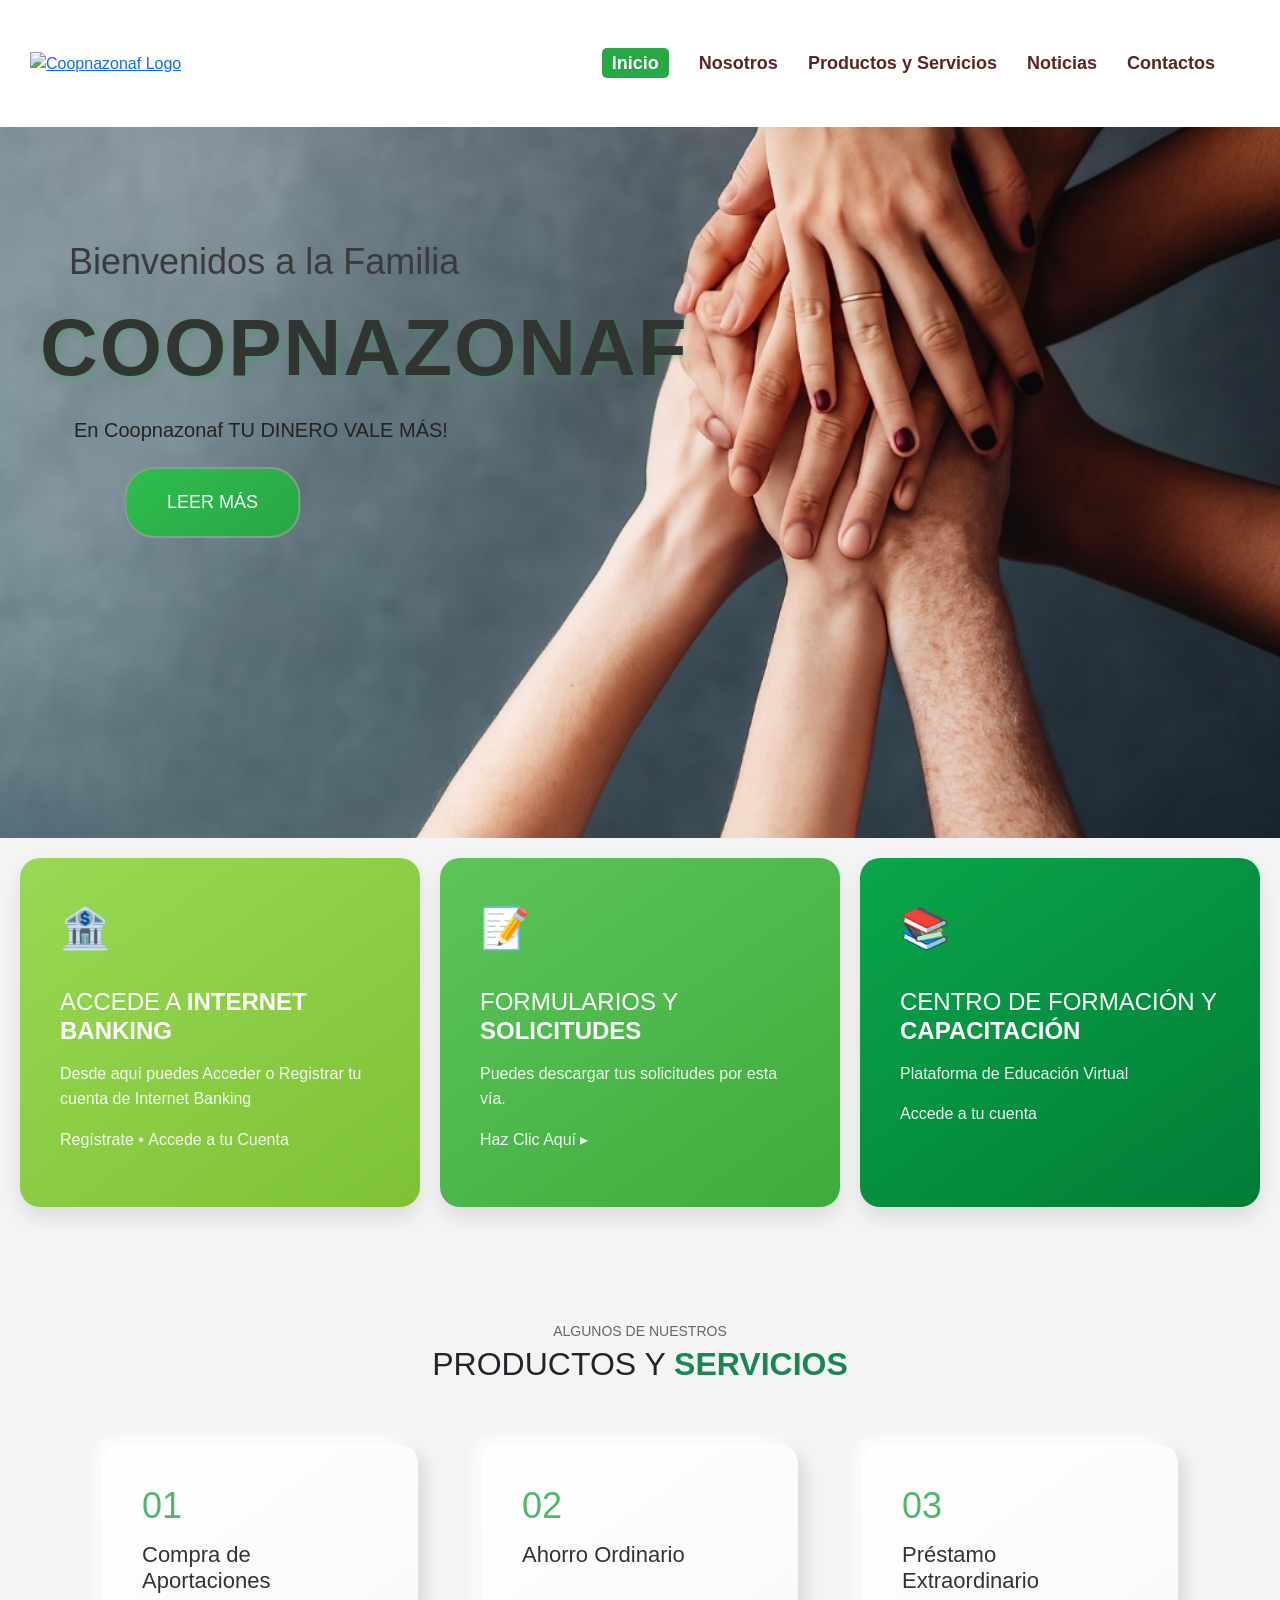
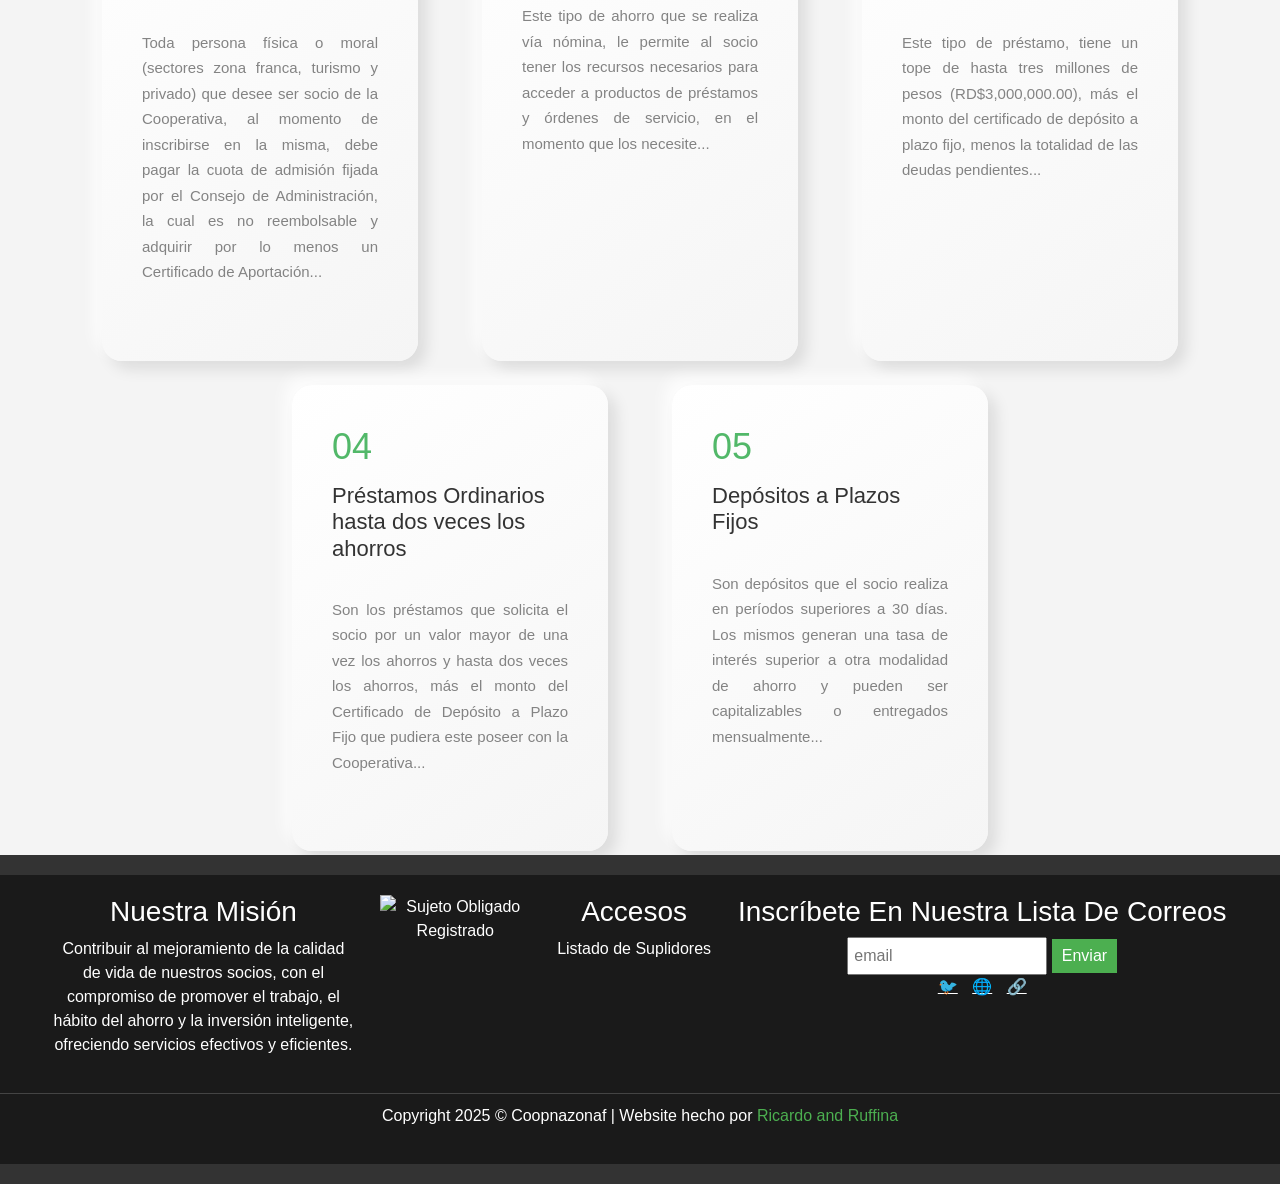
==== index.html @ 85249b73 "Add files via upload" ====
<!DOCTYPE html>
<html lang="es">
<head>
    <meta charset="UTF-8">
    <meta name="viewport" content="width=device-width, initial-scale=1.0">
    <title>Coopnazonaf</title>
    <link href="https://cdn.jsdelivr.net/npm/bootstrap@5.3.5/dist/css/bootstrap.min.css" rel="stylesheet" integrity="sha384-SgOJa3DmI69IUzQ2PVdRZhwQ+dy64/BUtbMJw1MZ8t5HZApcHrRKUc4W0kG879m7" crossorigin="anonymous">
    <link rel="stylesheet" href="paginaPrincipal.css">
    
</head>
<body>

    <div class="loader-container">
        <img src="https://www.coopnazonaf.com/images/logonuevo2.png" alt="Coopnazonaf Logo" height="100" class="loader">
    </div>

   
    <header class="zindex" >
        
        <a href="http://127.0.0.1:5500/pruebas/otro/paginaPrincipal.html">
            <div class="logito">
                <img src="https://www.coopnazonaf.com/images/logonuevo2.png" alt="Coopnazonaf Logo" height="60">
            </div>
        </a>
        
        <nav>
            <ul>
                <li><a href="http://127.0.0.1:5500/pruebas/otro/paginaPrincipal.html" class="active">Inicio</a></li>
                <li><a href="http://127.0.0.1:5500/pruebas/otro/Nosotros.html">Nosotros</a></li>
                <li><a href="http://127.0.0.1:5500/pruebas/otro/productos-Servicios.html">Productos y Servicios</a></li>
                <li><a href="http://127.0.0.1:5500/pruebas/otro/Noticias.html">Noticias</a></li>
                <li><a href="http://127.0.0.1:5500/pruebas/otro/contactos.html">Contactos</a></li>
            </ul>
        </nav>
    </header>

    <main>
        <section class="banner">
           <div class="bienvenida" > <h2>Bienvenidos a la Familia <div class="bienvenida3"> <strong>COOPNAZONAF</strong></div></h2></div>
           <div class="bienvenida2"> <p>En Coopnazonaf TU DINERO VALE MÁS!</p></div>
            <a href="#h1ProyServ" class="btn">LEER MÁS</a>
        </section>
    </main>

<!--------------------------------------------------------primera seccion(info)-->
<section class="info-section">
    <div class="info-box box1">
      <div class="icon"> 🏦 </div>
      <h2>ACCEDE A <strong>INTERNET BANKING</strong></h2>
      <p>Desde aquí puedes Acceder o Registrar tu cuenta de Internet Banking</p>
      <p><a href="http://localhost/php.rrichy/pruebas/registro.php">Regístrate</a> • <a href="http://localhost/php.rrichy/pruebas/inicio.php">Accede a tu Cuenta</a></p>
    </div>

    <div class="info-box box2">
      <div class="icon">📝</div>
      <h2>FORMULARIOS Y <strong>SOLICITUDES</strong></h2>
      <p>Puedes descargar tus solicitudes por esta vía.</p>
      <p><a href="http://localhost/php.rrichy/pruebas/formulario1.php">Haz Clic Aquí ▸</a></p>
    </div>

    <div class="info-box box3">
      <div class="icon">📚</div>
      <h2>CENTRO DE FORMACIÓN Y <strong>CAPACITACIÓN</strong></h2>
      <p>Plataforma de Educación Virtual</p>
      <p><a href="http://localhost/php.rrichy/pruebas/inicio.php">Accede a tu cuenta</a>
    </div>
  </section>
<!--------------------------------------------------------primera segunda seccion(info)-->
<br>
<br>
<br>
<div class="text-center my-4">
  <div class="h4Producto" id="h1ProyServ">
    <h4>Algunos de nuestros</h4>
  </div>
  <div class="h1ProyServ">
    <h1>PRODUCTOS Y <span class="text-success">SERVICIOS</span></h1>
  </div>
</div>


<div class="container">
  <div class="row justify-content-center">
    <div class="col-md-4 mb-4">
      <div class="card1">
        <h2>01</h2>
        <h3>Compra de Aportaciones</h3>
        <p>Toda persona física o moral (sectores zona franca, turismo y privado) que desee ser socio de la Cooperativa, al momento de inscribirse en la misma, debe pagar la cuota de admisión fijada por el Consejo de Administración, la cual es no reembolsable y adquirir por lo menos un Certificado de Aportación...</p>
      </div>
    </div>
    
    <div class="col-md-4 mb-4">
      <div class="card2">
        <h2>02</h2>
        <h3>Ahorro Ordinario</h3>
        <p>Este tipo de ahorro que se realiza vía nómina, le permite al socio tener los recursos necesarios para acceder a productos de préstamos y órdenes de servicio, en el momento que los necesite...</p>
      </div>
    </div>
    
    <div class="col-md-4 mb-4">
      <div class="card3">
        <h2>03</h2>
        <h3>Préstamo Extraordinario</h3>
        <p>Este tipo de préstamo, tiene un tope de hasta tres millones de pesos (RD$3,000,000.00), más el monto del certificado de depósito a plazo fijo, menos la totalidad de las deudas pendientes...</p>
      </div>
    </div>
    
    <div class="col-md-4 mb-4">
      <div class="card4">
        <h2>04</h2>
        <h3>Préstamos Ordinarios hasta dos veces los ahorros</h3>
        <p>Son los préstamos que solicita el socio por un valor mayor de una vez los ahorros y hasta dos veces los ahorros, más el monto del Certificado de Depósito a Plazo Fijo que pudiera este poseer con la Cooperativa...</p>
      </div>
    </div>
    
    <div class="col-md-4 mb-4">
      <div class="card5">
        <h2>05</h2>
        <h3>Depósitos a Plazos Fijos</h3>
        <p>Son depósitos que el socio realiza en períodos superiores a 30 días. Los mismos generan una tasa de interés superior a otra modalidad de ahorro y pueden ser capitalizables o entregados mensualmente...</p>
      </div>
    </div>
  </div>
</div>
<!--------------------------------------------------------segunda seccion()-->


<!--------------------------------------------------------segunda seccion()-->
    
    
    <div class="foooter" >

    

    <footer style="background-color: #1a1a1a; color: white; padding: 20px 0; text-align: center;">
        <div style="display: flex; justify-content: space-around; flex-wrap: wrap; max-width: 1200px; margin: auto;">
            <div style="max-width: 300px;">
                <h3>Nuestra Misión</h3>
                <p>Contribuir al mejoramiento de la calidad de vida de nuestros socios, con el compromiso de promover el trabajo, el hábito del ahorro y la inversión inteligente, ofreciendo servicios efectivos y eficientes.</p>
            </div>
            
              <div class="imgdefoter"><img src="https://coopnazonaf.com/images/2021/09/07/uaf00194mt8u.png" alt="Sujeto Obligado Registrado" style="max-width: 150px;"></a></div>
            
            <div>
                <h3>Accesos</h3>
                <p><a href="#" style="color: white; text-decoration: none;">Listado de Suplidores</a></p>
            </div>
            <div>
                <h3>Inscríbete En Nuestra Lista De Correos</h3>
                <form>
                    <input type="email" placeholder="email" style="padding: 5px; width: 200px;">
                    <button type="submit" style="background-color: #4CAF50; color: white; padding: 5px 10px; border: none; cursor: pointer;">Enviar </button>
                </form>
                <p>
                    <a href="#" style="color: white; margin: 0 5px;">&#x1F426;</a>
                    <a href="#" style="color: white; margin: 0 5px;">&#x1F310;</a>
                    <a href="#" style="color: white; margin: 0 5px;">&#x1F517;</a>
                </p>
            </div>
        </div>
        <div style="margin-top: 20px; border-top: 1px solid #444; padding-top: 10px;">
            <p>Copyright 2025 &copy; Coopnazonaf | Website hecho por <a href="#" style="color: #4CAF50; text-decoration: none;">Ricardo and Ruffina</a></p>
        </div>
    </footer>
</div>




</body>
</html>
---- paginaPrincipal.css ----
body {
    font-family: Arial, sans-serif;
    margin: 0;
    padding: 0;
    background-color: #f4f4f4;
    overflow-x: hidden;
}
header {
    background-color: rgb(255, 255, 255);
    color: black;
    padding: 30px 30px;
    display: flex;
    justify-content: space-between;
    align-items: center;
}
.contact-info {
    font-size: 14px;
    
}
nav ul {
    list-style: none;
    margin: 10px;
    display: flex;
    padding: 10px 10px;
    font-size: large;



    
}
nav ul li {
    margin: 0 15px;
}
nav ul li a {
    text-decoration: none;
    color: rgb(92, 37, 37);
    font-weight: bold;
 
   
    
}

 nav ul li :hover {
    background-color: #28a745;
    color: white;
    padding: 5px 10px; 
    border-radius: 10px;
    transition: background-color 1.0s ease;
    animation-delay: 2s;
}
.active {
    background-color: #28a745;
    color: white;
    padding: 5px 10px;
    border-radius: 5px;
    
    
}
.banner {
    background: url('./comunity.jpg') no-repeat center center/cover;
    background-attachment: fixed; 
    text-align: center;
    padding: 300px;
    color: black;
    
   

}
.banner h2 {
    font-size: 36px;
}
.banner p {
    font-size: 20px;
}

footer {
    text-align: center;
    padding: 10px;
    background-color: white;
    color: black;
    position: relative;
    bottom: 0;
    width: 100%;
}

/*------------------------------------------------------------------------------------------------*/
.loader-container {
position: fixed;
top: 0;
left: 0;
width: 100%;
height: 100%;
background-color: white;
display: flex;
justify-content: center;
align-items: center;
z-index: 9999;
animation: fadeOut 1s ease 1s forwards;
}

.loader {
animation: pulse 1s ease infinite;
}

@keyframes fadeOut {
to {
    opacity: 0;
    visibility: hidden;
}
}

@keyframes pulse {
0% { transform: scale(1); }
50% { transform: scale(1.1); }
100% { transform: scale(1); }
}

/*------------------------------------------------------------------------------------------------*/

.bienvenida {
    color: #3c3b3b;
    top: 220px;
    left: 49px;
    position: absolute;
    font-size: 30px;
    animation: slideInRight 1s ease 1.5s forwards;
    opacity: 0;
    padding: 20px;
  
    border-radius: 15px;
    
   
    transform: translateX(100px);
}

.bienvenida2 {
    color: #212020;
    top: 400px;
    left: 49px;
    position: absolute;
    font-size: 20px;
    animation: slideInLeft 1s ease 2s forwards;
    opacity: 0;
    padding: 15px 25px;
    transform: translateX(-100px);
}

.bienvenida3 {
    color: #313532;
    top: 80px;
    left: -9px;
    position: absolute;
    font-size: 80px;
    animation: fadeInDown 1s ease 3s forwards;
    opacity: 0;
    text-shadow: 2px 2px 4px rgba(120, 117, 117, 0.2);
    letter-spacing: 2px;
    font-weight: 800;
    transform: translateY(-50px);
}

@keyframes slideInRight {
    from {
        transform: translateX(100px);
        opacity: 0;
    }
    to {
        transform: translateX(0);
        opacity: 1;
    }
}

@keyframes slideInLeft {
    from {
        transform: translateX(-100px);
        opacity: 0;
    }
    to {
        transform: translateX(0);
        opacity: 1;
        filter: brightness(1.1);
    }
}

@keyframes fadeInDown {
    from {
        transform: translateY(-50px);
        opacity: 0;
    }
    to {
        transform: translateY(0);
        opacity: 1;
        text-shadow: 3px 3px 6px rgba(40, 167, 69, 0.3);
    }
}

/*------------------------------------------------------------------------------------------------*/
/*primera seccion(info)----------------------------------------------------------------------------*/
.info-section {
display: flex;
flex-wrap: wrap;
text-align: left;
font-family: Arial, sans-serif;
}

.info-box {
flex: 1;
min-width: 300px;
padding: 30px;
color: white;
}

.box1 { background-color: #8CD141; }
.box2 { background-color: #4DB849; }
.box3 { background-color: #029241; }

.info-box h2 {
font-size: 20px;
margin-top: 10px;
margin-bottom: 10px;
}

.info-box p {
font-size: 16px;
line-height: 1.5;
}

.info-box a {
color: white;
font-weight: bold;
text-decoration: none;
}

.info-box a:hover {
text-decoration: underline;
}

.icon {
font-size: 40px;
margin-bottom: 10px;
display: inline-block;
}

@media screen and (max-width: 768px) {
.info-box {
flex: 100%;
}
}
/*-----------------------------------------------productos y servicios-------------------------------------------------*/
h4 {
text-transform: uppercase;
color: #666;
font-size: 14px;
margin-bottom: 5px;
}

h1 {
font-size: 32px;
margin-bottom: 40px;

}

h1 span {
color: #00a14b;
font-weight: bold;
}

.container {
display: grid;
grid-template-columns: repeat(auto-fit, minmax(320px, 1fr));
gap: 30px;
}

.card1 {
padding: 40px;
border: 5px solid #1f7a37e1;
background-color: #f9f9f9;
box-shadow: 0 2px 4px rgba(45, 150, 7, 0.989);
margin: 20px;
position: relative;
transition: all 0.3s ease;
height: 100%;

}
.card1:hover {
transform: scale(1.03);
}
.card2 {
padding: 40px;
border: 5px solid #1f7a37e1;
background-color: #f9f9f9;
box-shadow: 0 2px 4px rgba(45, 150, 7, 0.989);
margin: 20px;
position: relative;
transition: all 0.3s ease;
height: 100%;
}
.card2:hover {
transform: scale(1.03);
}

.card3 {
padding: 40px;
border: 5px solid #1f7a37e1;
background-color: #f9f9f9;
box-shadow: 0 2px 4px rgba(45, 150, 7, 0.989);
margin: 20px;
position: relative;
transition: all 0.3s ease;
height: 100%;
}
.card3:hover {
transform: scale(1.03);
}

.card4 {
padding: 40px;
border: 5px solid #1f7a37e1;
background-color: #f9f9f9;
box-shadow: 0 2px 4px rgba(45, 150, 7, 0.989);
margin: 0px;
position: relative;
transition: all 0.3s ease;
height: 100%;

}
.card4:hover {
transform: scale(1.03);
}

.card5 {
padding: 40px;
border: 5px solid #1f7a37e1;
background-color: #f9f9f9;
box-shadow: 0 2px 4px rgba(45, 150, 7, 0.989);
margin: 0px;
position: relative;
transition: all 0.3s ease;
height: 100%;
}
.card5:hover {
transform: scale(1.03);
}

.card h2 {
margin: 0;
font-size: 26px;
color: #00a14b;
}

.card h3 {
margin: 10px 0;
font-size: 20px;
color: #333;
}

.card p {
font-size: 14px;
line-height: 1.6;
text-align: justify;
}


.card1, .card2, .card3, .card4, .card5 {
    padding: 40px;
    background: linear-gradient(145deg, #ffffff, #f5f5f5);
    border: none;
    border-radius: 20px;
    box-shadow: 8px 8px 15px rgba(0, 0, 0, 0.1),
                -8px -8px 15px rgba(255, 255, 255, 0.8);
    margin: 20px;
    position: relative;
    transition: all 0.4s cubic-bezier(0.4, 0, 0.2, 1);
    overflow: hidden;
    height: 100%;
}

.card1::before, .card2::before, .card3::before, .card4::before, .card5::before {
    content: '';
    position: absolute;
    top: 0;
    left: 0;
    width: 100%;
    height: 4px;
    background: linear-gradient(90deg, #28a745, #90ee90);
    transform: scaleX(0);
    transform-origin: left;
    transition: transform 0.4s ease;
}

.card1:hover, .card2:hover, .card3:hover, .card4:hover, .card5:hover {
    transform: translateY(-10px) scale(1.02);
    box-shadow: 0 20px 30px rgba(40, 167, 69, 0.2);
}

.card1:hover::before, .card2:hover::before, .card3:hover::before, 
.card4:hover::before, .card5:hover::before {
    transform: scaleX(1);
}

.card1 h2, .card2 h2, .card3 h2, .card4 h2, .card5 h2 {
    font-size: 36px;
    color: #28a745;
    margin-bottom: 15px;
    opacity: 0.8;
    transition: all 0.3s ease;
}

.card1:hover h2, .card2:hover h2, .card3:hover h2, 
.card4:hover h2, .card5:hover h2 {
    transform: translateY(-5px);
    color: #218838;
}

.card1 h3, .card2 h3, .card3 h3, .card4 h3, .card5 h3 {
    font-size: 22px;
    color: #333;
    margin: 15px 0;
    transition: all 0.3s ease;
}

.card1 p, .card2 p, .card3 p, .card4 p, .card5 p {
    font-size: 15px;
    line-height: 1.7;
    color: #666;
    text-align: justify;
    transform: translateY(20px);
    opacity: 0.8;
    transition: all 0.3s ease;
}

.card1:hover p, .card2:hover p, .card3:hover p, 
.card4:hover p, .card5:hover p {
    transform: translateY(0);
    opacity: 1;
}

@keyframes cardFloat {
    0% { transform: translateY(0); }
    50% { transform: translateY(-10px); }
    100% { transform: translateY(0); }
}

/*------------------------------------------------------------------------------------------------*/
.info-section {
display: flex;
flex-wrap: wrap;
text-align: left;
font-family: 'Segoe UI', Arial, sans-serif;
gap: 20px;
padding: 20px;
}

.info-box {
flex: 1;
min-width: 300px;
padding: 40px;
color: white;
border-radius: 20px;
transition: all 0.4s cubic-bezier(0.4, 0, 0.2, 1);
position: relative;
overflow: hidden;
box-shadow: 0 10px 20px rgba(0, 0, 0, 0.1);
}

.box1 { 
background: linear-gradient(145deg, #98d955, #7ec234);
}
.box2 { 
background: linear-gradient(145deg, #5dc45a, #3eac3c);
}
.box3 { 
background: linear-gradient(145deg, #0aa54c, #017d36);
}

.info-box::before {
content: '';
position: absolute;
top: 0;
left: 0;
width: 100%;
height: 100%;
background: linear-gradient(rgba(255,255,255,0.1), transparent);
transform: translateY(-100%);
transition: transform 0.4s ease;
}

.info-box:hover {
transform: translateY(-10px);
box-shadow: 0 20px 30px rgba(0, 0, 0, 0.2);
}

.info-box:hover::before {
transform: translateY(0);
}

.info-box h2 {
font-size: 24px;
margin-top: 10px;
margin-bottom: 15px;
transition: transform 0.3s ease;
}

.info-box:hover h2 {
transform: translateY(-5px);
}

.info-box .icon {
font-size: 40px;
margin-bottom: 20px;
display: inline-block;
transition: all 0.3s ease;
}

.info-box:hover .icon {
transform: scale(1.2) rotate(5deg);
}

.info-box p {
font-size: 16px;
line-height: 1.6;
margin-bottom: 15px;
opacity: 0.9;
transition: all 0.3s ease;
}

.info-box:hover p {
opacity: 1;
}

.info-box a {
color: white;
font-weight: 500;
text-decoration: none;
position: relative;
padding-bottom: 2px;
}

.info-box a::after {
content: '';
position: absolute;
bottom: 0;
left: 0;
width: 100%;
height: 2px;
background: white;
transform: scaleX(0);
transform-origin: right;
transition: transform 0.3s ease;
}

.info-box a:hover::after {
transform: scaleX(1);
transform-origin: left;
}
/*------------------------------------------------------------------------------------------------*/

.btn {
    position: relative;
    left: -50%;
    transform: translateX(-50%);
    display: inline-block;
    background: linear-gradient(145deg, #2ebd4f, #28a745);
    color: white;
    padding: 20px 40px;
    font-size: 18px;
    margin-top: 40px;
    border-radius: 30px;
    transition: all 0.4s cubic-bezier(0.4, 0, 0.2, 1);
    font-weight: 500;
    border: 2px solid rgba(158, 155, 155, 0.768);
    overflow: hidden;
   
}

.btn::before {
    position: absolute;
    top: 0;
    left: 0;
    width: 100%;
    height: 100%;
    background: linear-gradient(145deg, #34d659, #2ebd4f);
    z-index: -1;
    transform: scaleX(0);
    transform-origin: right;
    transition: transform 0.4s ease;
}

.btn:hover {
    transform: translateX(-50%) translateY(-5px);
    box-shadow: 0 10px 20px rgba(40, 167, 69, 0.4);
    color: white;
    letter-spacing: 2px;
}

.btn:hover::before {
    transform: scaleX(1);
    transform-origin: left;
}

.btn:active {
    transform: translateX(-50%) translateY(0);
    box-shadow: 0 5px 10px 
}

.foooter {
    background-color: #333;
    color: white;
    padding: 20px 0;
    text-align: center;
    z-index: 1;
    position: relative;
}
@media screen and (max-width: 768px) {
    header {
        flex-direction: column;
        text-align: center;
    } 
}
@media screen and (max-width: 480px) {
    nav ul {
        flex-direction: column;
    }
    nav ul li {
        margin: 10px 0;
    }
}

/* Responsive Design Rules */
@media screen and (max-width: 1200px) {
    .banner {
        padding: 200px 50px;
    }

    .bienvenida {
        font-size: 24px;
        left: 30px;
    }

    .bienvenida2 {
        font-size: 18px;
        left: 30px;
    }

    .bienvenida3 {
        font-size: 60px;
    }

    .container {
        padding: 0 20px;
    }
}

@media screen and (max-width: 768px) {
    .banner {
        padding: 150px 30px;
    }

    .bienvenida {
        position: relative;
        top: 0;
        left: 0;
        text-align: center;
        margin-bottom: 20px;
    }

    .bienvenida2 {
        position: relative;
        top: 0;
        left: 0;
        text-align: center;
    }

    .bienvenida3 {
        position: relative;
        top: 0;
        left: 0;
        font-size: 40px;
        text-align: center;
    }

    .info-section {
        flex-direction: column;
        padding: 10px;
    }

    .info-box {
        margin: 10px 0;
    }

    .btn {
        padding: 15px 30px;
        font-size: 16px;
        width: 80%;
        max-width: 300px;
    }

    .card1, .card2, .card3, .card4, .card5 {
        margin: 10px;
        padding: 20px;
    }
}

@media screen and (max-width: 480px) {
    .banner {
        padding: 100px 20px;
    }

    .bienvenida {
        font-size: 20px;
    }

    .bienvenida2 {
        font-size: 16px;
    }

    .bienvenida3 {
        font-size: 32px;
    }

    .info-box {
        padding: 20px;
    }

    .info-box h2 {
        font-size: 20px;
    }

    .info-box p {
        font-size: 14px;
    }

    .card1 h2, .card2 h2, .card3 h2, .card4 h2, .card5 h2 {
        font-size: 28px;
    }

    .card1 h3, .card2 h3, .card3 h3, .card4 h3, .card5 h3 {
        font-size: 18px;
    }

    .card1 p, .card2 p, .card3 p, .card4 p, .card5 p {
        font-size: 14px;
    }

    .btn {
        padding: 12px 25px;
        font-size: 14px;
    }
}
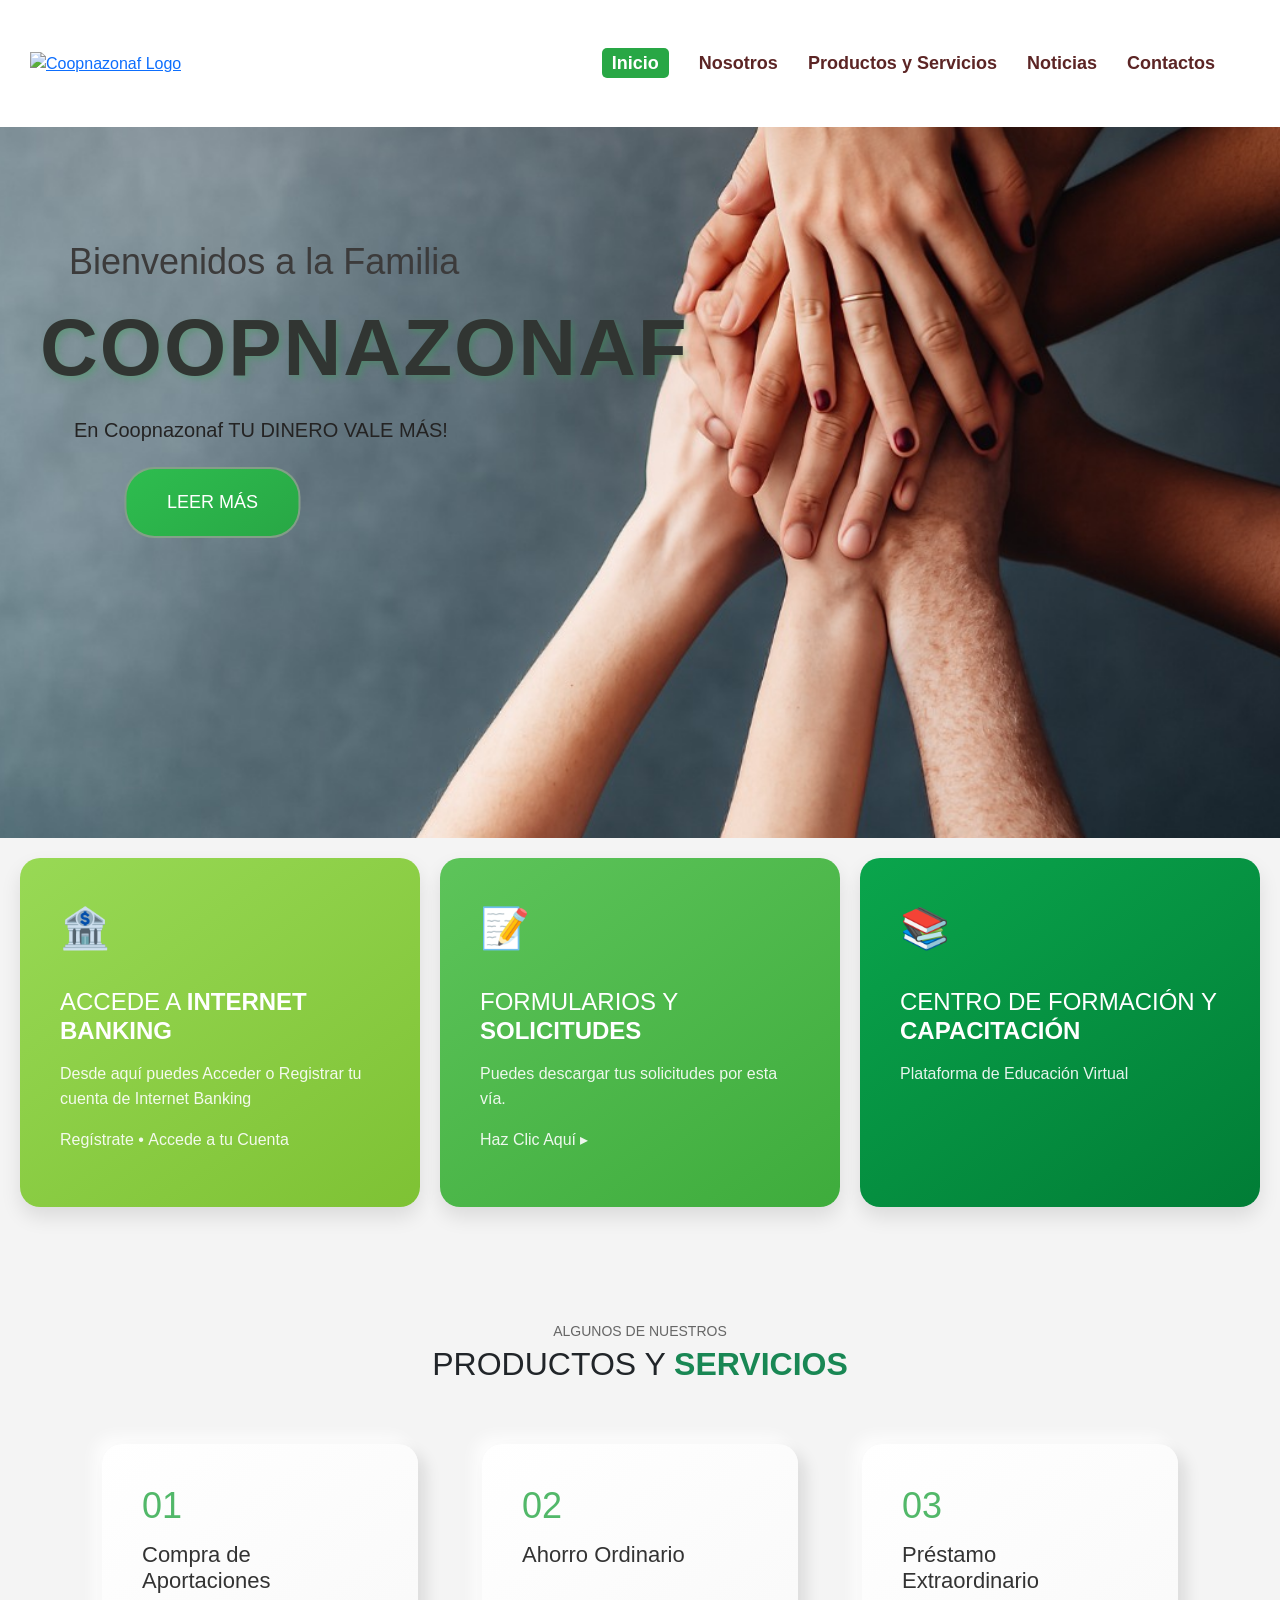
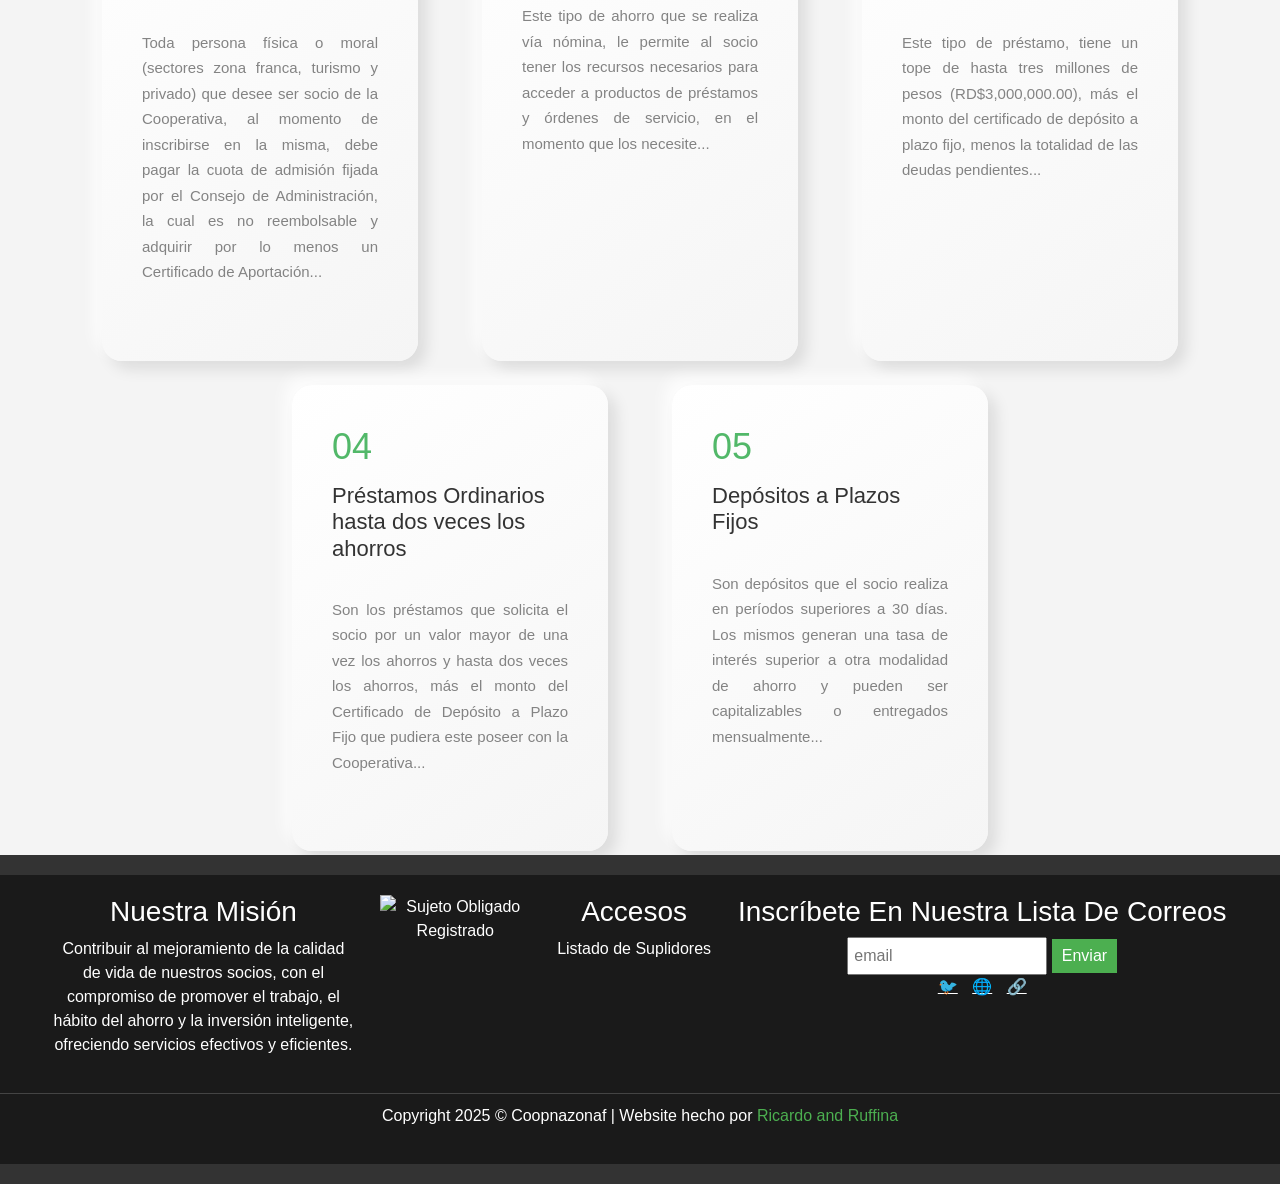
==== commit fe883130: "Add files via upload" ====
--- a/index.html
+++ b/index.html
@@ -25,11 +25,11 @@
         
         <nav>
             <ul>
-                <li><a href="http://127.0.0.1:5500/pruebas/otro/paginaPrincipal.html" class="active">Inicio</a></li>
-                <li><a href="http://127.0.0.1:5500/pruebas/otro/Nosotros.html">Nosotros</a></li>
-                <li><a href="http://127.0.0.1:5500/pruebas/otro/productos-Servicios.html">Productos y Servicios</a></li>
-                <li><a href="http://127.0.0.1:5500/pruebas/otro/Noticias.html">Noticias</a></li>
-                <li><a href="http://127.0.0.1:5500/pruebas/otro/contactos.html">Contactos</a></li>
+                <li><a href="index.html" class="active">Inicio</a></li>
+                <li><a href="Nosotros.html">Nosotros</a></li>
+                <li><a href="productos-Servicios.html">Productos y Servicios</a></li>
+                <li><a href="Noticias.html">Noticias</a></li>
+                <li><a href="contactos.html">Contactos</a></li>
             </ul>
         </nav>
     </header>
@@ -62,7 +62,7 @@
       <div class="icon">📚</div>
       <h2>CENTRO DE FORMACIÓN Y <strong>CAPACITACIÓN</strong></h2>
       <p>Plataforma de Educación Virtual</p>
-      <p><a href="http://localhost/php.rrichy/pruebas/inicio.php">Accede a tu cuenta</a>
+     
     </div>
   </section>
 <!--------------------------------------------------------primera segunda seccion(info)-->
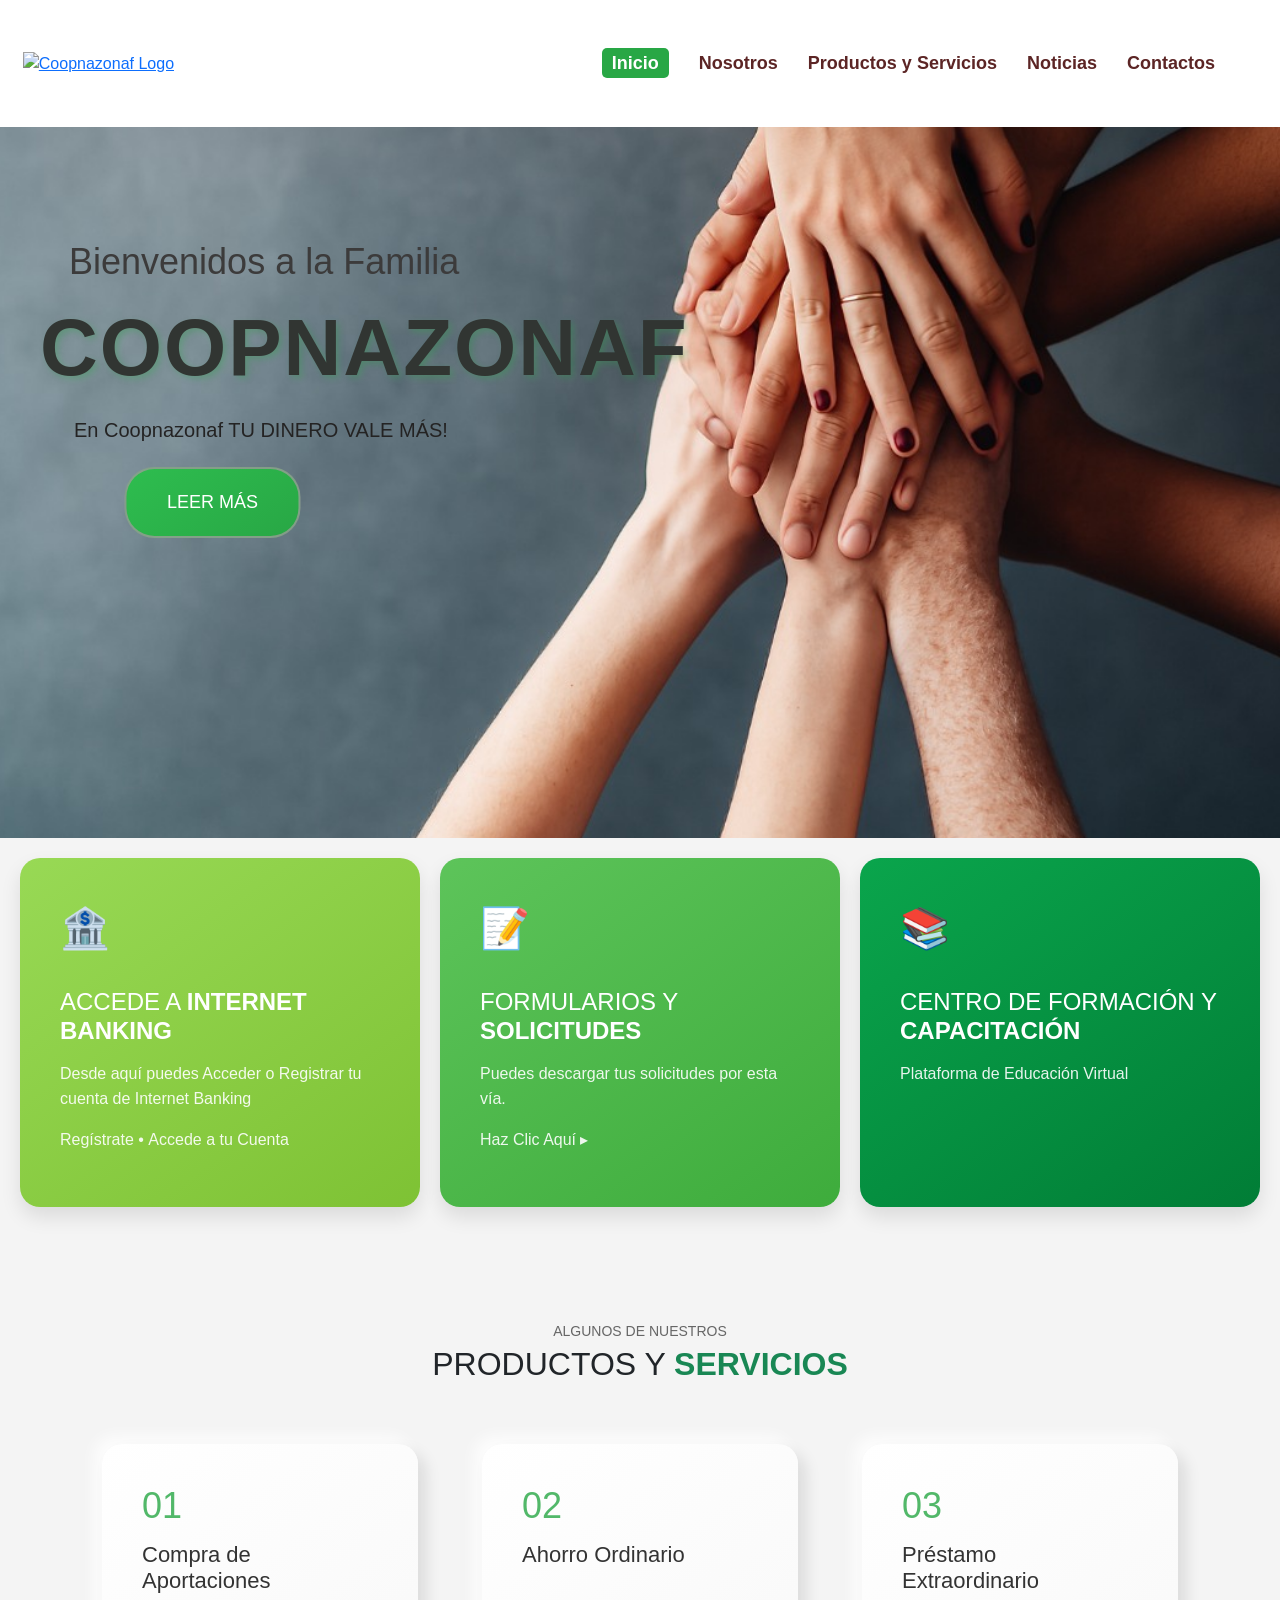
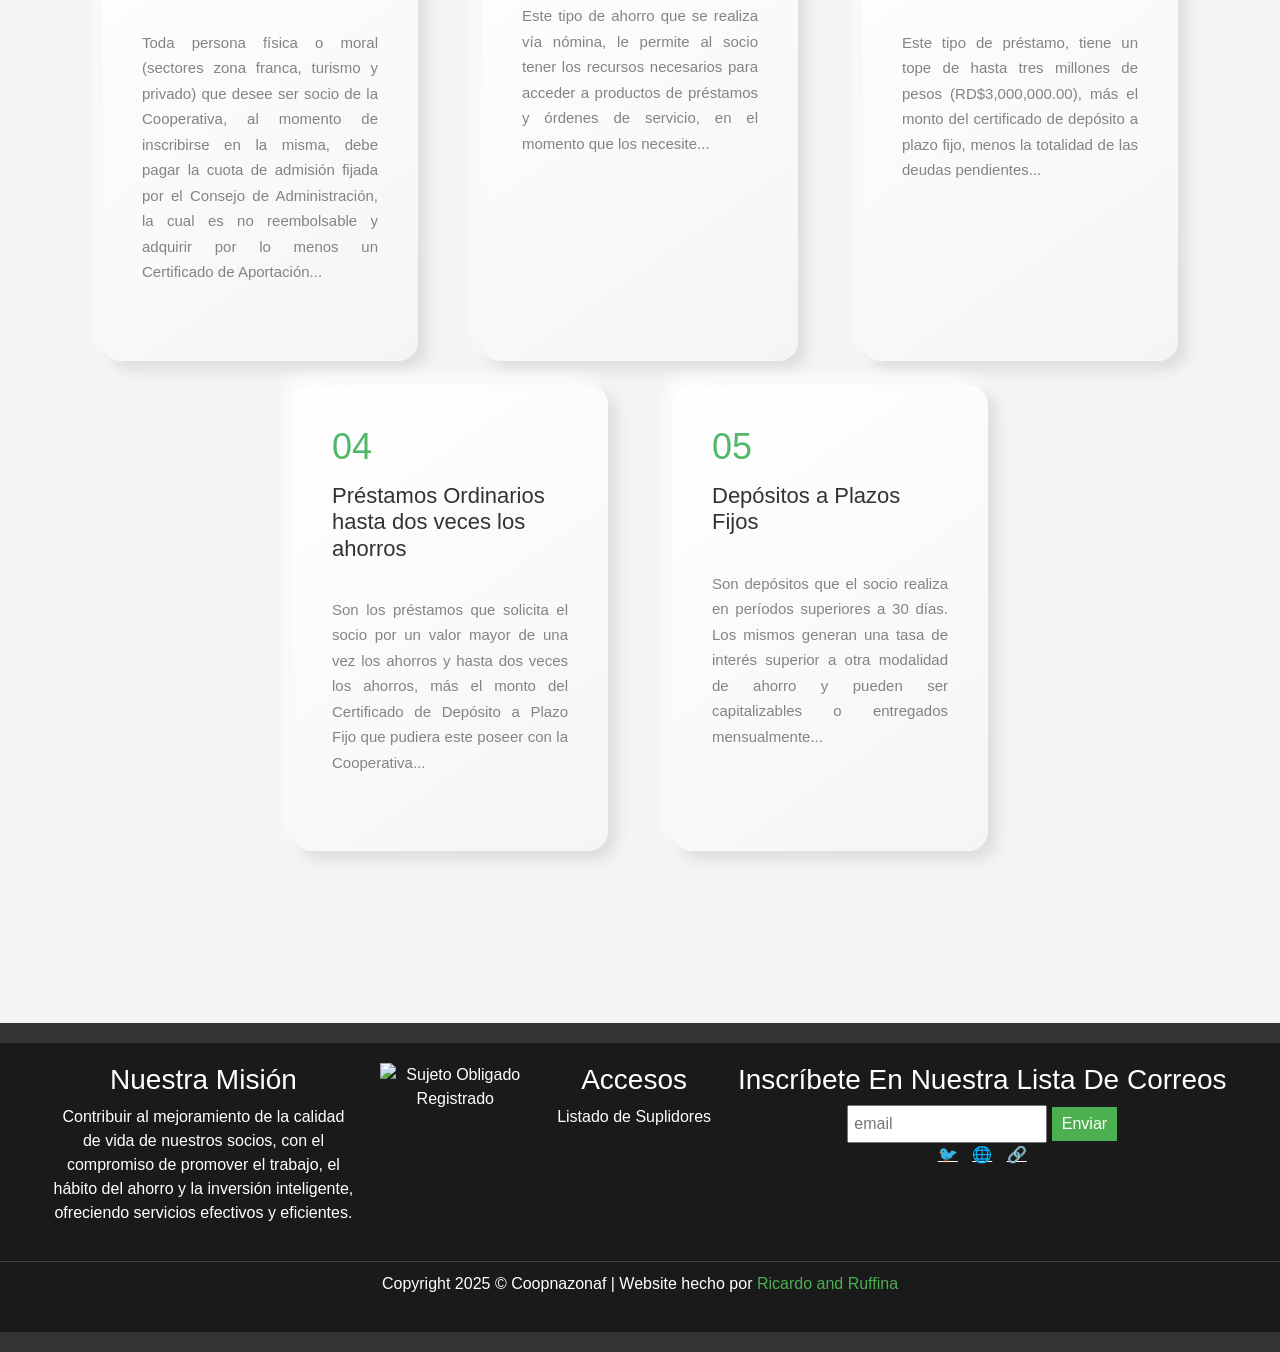
==== commit 012fb331: "Add files via upload" ====
--- a/index.html
+++ b/index.html
@@ -10,20 +10,24 @@
 </head>
 <body>
 
-    <div class="loader-container">
-        <img src="https://www.coopnazonaf.com/images/logonuevo2.png" alt="Coopnazonaf Logo" height="100" class="loader">
-    </div>
+    
 
    
-    <header class="zindex" >
-        
-        <a href="http://127.0.0.1:5500/pruebas/otro/paginaPrincipal.html">
+    <header class="zindex">
+      <div class="menu-overlay" id="menuOverlay"></div>
+        <a href="index.html">
             <div class="logito">
                 <img src="https://www.coopnazonaf.com/images/logonuevo2.png" alt="Coopnazonaf Logo" height="60">
             </div>
         </a>
         
-        <nav>
+        <div class="menu-toggle" id="menuToggle">
+            <span></span>
+            <span></span>
+            <span></span>
+        </div>
+        
+        <nav id="nav">
             <ul>
                 <li><a href="index.html" class="active">Inicio</a></li>
                 <li><a href="Nosotros.html">Nosotros</a></li>
@@ -48,14 +52,14 @@
       <div class="icon"> 🏦 </div>
       <h2>ACCEDE A <strong>INTERNET BANKING</strong></h2>
       <p>Desde aquí puedes Acceder o Registrar tu cuenta de Internet Banking</p>
-      <p><a href="http://localhost/php.rrichy/pruebas/registro.php">Regístrate</a> • <a href="http://localhost/php.rrichy/pruebas/inicio.php">Accede a tu Cuenta</a></p>
+      <p><a href="registro.php">Regístrate</a> • <a href="inicio.php">Accede a tu Cuenta</a></p>
     </div>
 
     <div class="info-box box2">
       <div class="icon">📝</div>
       <h2>FORMULARIOS Y <strong>SOLICITUDES</strong></h2>
       <p>Puedes descargar tus solicitudes por esta vía.</p>
-      <p><a href="http://localhost/php.rrichy/pruebas/formulario1.php">Haz Clic Aquí ▸</a></p>
+      <p><a href="formulario1.php">Haz Clic Aquí ▸</a></p>
     </div>
 
     <div class="info-box box3">
@@ -105,6 +109,8 @@
       </div>
     </div>
     
+
+    
     <div class="col-md-4 mb-4">
       <div class="card4">
         <h2>04</h2>
@@ -124,6 +130,13 @@
 </div>
 <!--------------------------------------------------------segunda seccion()-->
 
+<br>
+<br>
+<br>
+<br>
+<br>
+<br>
+<br>
 
 <!--------------------------------------------------------segunda seccion()-->
     
@@ -164,8 +177,32 @@
     </footer>
 </div>
 
-
-
-
+<script>
+  document.getElementById('menuToggle').addEventListener('click', function() {
+      this.classList.toggle('active');
+      document.getElementById('nav').classList.toggle('active');
+  });
+
+  // Cerrar menú al hacer clic en un enlace
+  document.querySelectorAll('nav a').forEach(link => {
+      link.addEventListener('click', () => {
+          document.getElementById('menuToggle').classList.remove('active');
+          document.getElementById('nav').classList.remove('active');
+      });
+  });
+</script>
+
+
+<script>
+
+
+
+
+  
+</script>
 </body>
 </html>
+
+
+</body>
+</html>
--- a/paginaPrincipal.css
+++ b/paginaPrincipal.css
@@ -12,6 +12,18 @@
     display: flex;
     justify-content: space-between;
     align-items: center;
+}
+
+header img {
+    position: relative;
+    left:-200px;
+}
+
+@media (max-width: 768px) {
+    header img {
+        position: relative;
+        left: 0;
+    }
 }
 .contact-info {
     font-size: 14px;
@@ -84,35 +96,235 @@
 }
 
 /*------------------------------------------------------------------------------------------------*/
-.loader-container {
-position: fixed;
-top: 0;
-left: 0;
-width: 100%;
-height: 100%;
-background-color: white;
-display: flex;
-justify-content: center;
-align-items: center;
-z-index: 9999;
-animation: fadeOut 1s ease 1s forwards;
-}
-
-.loader {
-animation: pulse 1s ease infinite;
-}
-
-@keyframes fadeOut {
-to {
-    opacity: 0;
-    visibility: hidden;
-}
-}
-
-@keyframes pulse {
-0% { transform: scale(1); }
-50% { transform: scale(1.1); }
-100% { transform: scale(1); }
+
+
+
+
+/*================================================================================================*/
+
+@media screen and (max-width: 1200px) {
+    .banner {
+        padding: 200px;
+    }
+    
+    .info-section {
+        flex-direction: row;
+        flex-wrap: wrap;
+    }
+    
+    .info-box {
+        flex: 0 0 50%;
+    }
+}
+
+@media screen and (max-width: 768px) {
+    header {
+        flex-direction: column;
+        padding: 15px;
+        text-align: center;
+    }
+    
+    nav ul {
+        flex-direction: column;
+        align-items: center;
+        padding: 0;
+    }
+    
+    nav ul li {
+        margin: 10px 0;
+    }
+    
+    .banner {
+        padding: 150px 20px;
+    }
+    
+    .banner h2 {
+        font-size: 28px;
+    }
+    
+    .banner p {
+        font-size: 16px;
+    }
+    
+    .info-section {
+        flex-direction: column;
+    }
+    
+    .info-box {
+        flex: 0 0 100%;
+        min-width: auto;
+    }
+    
+    .btn {
+        padding: 15px 30px;
+        font-size: 16px;
+        width: 80%;
+        max-width: 300px;
+    }
+}
+
+@media screen and (max-width: 480px) {
+    .contact-info {
+        font-size: 12px;
+    }
+    
+    .banner {
+        padding: 100px 15px;
+    }
+    
+    .banner h2 {
+        font-size: 24px;
+    }
+    
+    .banner p {
+        font-size: 14px;
+    }
+    
+    .info-box {
+        padding: 20px;
+    }
+    
+    .info-box h2 {
+        font-size: 18px;
+    }
+    
+    .info-box p {
+        font-size: 14px;
+    }
+    
+    .btn {
+        padding: 12px 25px;
+        font-size: 14px;
+    }
+}
+
+/* Ajustes para imágenes responsivas */
+
+/* Ajustes para el loader en dispositivos móviles */
+
+/*===================================*/
+.menu-toggle {
+    position: relative;
+    display: none;
+    flex-direction: column;
+    justify-content: space-between;
+    width: 30px;
+    height: 21px;
+    cursor: pointer;
+    z-index: 1000;
+}
+
+.menu-toggle span {
+    display: block;
+    width: 100%;
+    height: 3px;
+    background-color: #28a745;
+    transition: all 0.3s ease;
+}
+
+@media screen and (max-width: 768px) {
+    .menu-toggle {
+        display: flex;
+    }
+
+    nav {
+        position: fixed;
+        top: 0;
+        right: -100%;
+        width: 80%;
+        max-width: 300px;
+        height: 100vh;
+        background-color: white;
+        padding: 80px 20px;
+        transition: 0.3s ease;
+        box-shadow: -2px 0 5px rgba(0, 0, 0, 0.1);
+    }
+
+    nav.active {
+        right: 0;
+    }
+
+    nav ul {
+        flex-direction: column;
+        align-items: flex-start;
+    }
+
+    nav ul li {
+        margin: 10px 0;
+        width: 100%;
+    }
+
+    nav ul li a {
+        display: block;
+        padding: 10px;
+        width: 100%;
+    }
+
+    /* Animación del menú hamburguesa */
+    .menu-toggle.active span:nth-child(1) {
+        transform: rotate(45deg) translate(5px, 5px);
+    }
+
+    .menu-toggle.active span:nth-child(2) {
+        opacity: 0;
+    }
+
+    .menu-toggle.active span:nth-child(3) {
+        transform: rotate(-45deg) translate(7px, -6px);
+    }
+}
+
+
+
+
+@media screen and (max-width: 768px) {
+    .menu-toggle {
+        display: flex;
+        position: fixed;
+        top: 20px;
+        right: 20px;
+        z-index: 1001;
+    }
+
+    nav {
+        position: fixed;
+        top: 0;
+        right: -100%;
+        width: 80%;
+        max-width: 300px;
+        height: 100vh;
+        background-color: white;
+        padding: 80px 20px;
+        transition: 0.3s ease;
+        box-shadow: -2px 0 5px rgba(0, 0, 0, 0.1);
+        z-index: 1000;
+    }
+
+    nav.active {
+        right: 0;
+    }
+
+    /* Aseguramos que el contenido del menú esté por encima */
+    nav ul {
+        position: relative;
+        z-index: 1002;
+    }
+
+    /* Agregamos un fondo oscuro cuando el menú está activo */
+    .menu-overlay {
+        display: none;
+        position: fixed;
+        top: 0;
+        left: 0;
+        width: 100%;
+        height: 100%;
+        background-color: rgba(0, 0, 0, 0.5);
+        z-index: 999;
+    }
+
+    .menu-overlay.active {
+        display: block;
+    }
 }
 
 /*------------------------------------------------------------------------------------------------*/
@@ -123,14 +335,12 @@
     left: 49px;
     position: absolute;
     font-size: 30px;
-    animation: slideInRight 1s ease 1.5s forwards;
+    animation: slideInRight 0s ease 1s forwards;
     opacity: 0;
     padding: 20px;
-  
     border-radius: 15px;
-    
-   
     transform: translateX(100px);
+    -webkit-animation: slideInRight 0s ease 1s forwards;
 }
 
 .bienvenida2 {
@@ -139,10 +349,11 @@
     left: 49px;
     position: absolute;
     font-size: 20px;
-    animation: slideInLeft 1s ease 2s forwards;
+    animation: slideInLeft 1s ease 1s forwards;
     opacity: 0;
     padding: 15px 25px;
     transform: translateX(-100px);
+    -webkit-animation: slideInLeft 1s ease 1s forwards;
 }
 
 .bienvenida3 {
@@ -150,13 +361,32 @@
     top: 80px;
     left: -9px;
     position: absolute;
-    font-size: 80px;
-    animation: fadeInDown 1s ease 3s forwards;
+    font-size: clamp(40px, 8vw, 80px);
+    animation: fadeInDown 1s ease 1s forwards;
     opacity: 0;
     text-shadow: 2px 2px 4px rgba(120, 117, 117, 0.2);
     letter-spacing: 2px;
     font-weight: 800;
     transform: translateY(-50px);
+    -webkit-animation: fadeInDown 1s ease 1s forwards;
+}
+
+@media screen and (max-width: 768px) {
+    .bienvenida3 {
+        top: 60px;
+        left: 0;
+        width: 100%;
+        text-align: center;
+        font-size: clamp(30px, 6vw, 60px);
+    }
+}
+
+@media screen and (max-width: 480px) {
+    .bienvenida3 {
+        top: 40px;
+        font-size: clamp(24px, 5vw, 40px);
+        letter-spacing: 1px;
+    }
 }
 
 @keyframes slideInRight {
@@ -276,7 +506,7 @@
 border: 5px solid #1f7a37e1;
 background-color: #f9f9f9;
 box-shadow: 0 2px 4px rgba(45, 150, 7, 0.989);
-margin: 20px;
+margin: 0px;
 position: relative;
 transition: all 0.3s ease;
 height: 100%;
@@ -290,7 +520,7 @@
 border: 5px solid #1f7a37e1;
 background-color: #f9f9f9;
 box-shadow: 0 2px 4px rgba(45, 150, 7, 0.989);
-margin: 20px;
+margin: 0px;
 position: relative;
 transition: all 0.3s ease;
 height: 100%;
@@ -304,7 +534,7 @@
 border: 5px solid #1f7a37e1;
 background-color: #f9f9f9;
 box-shadow: 0 2px 4px rgba(45, 150, 7, 0.989);
-margin: 20px;
+margin: 0px;
 position: relative;
 transition: all 0.3s ease;
 height: 100%;
